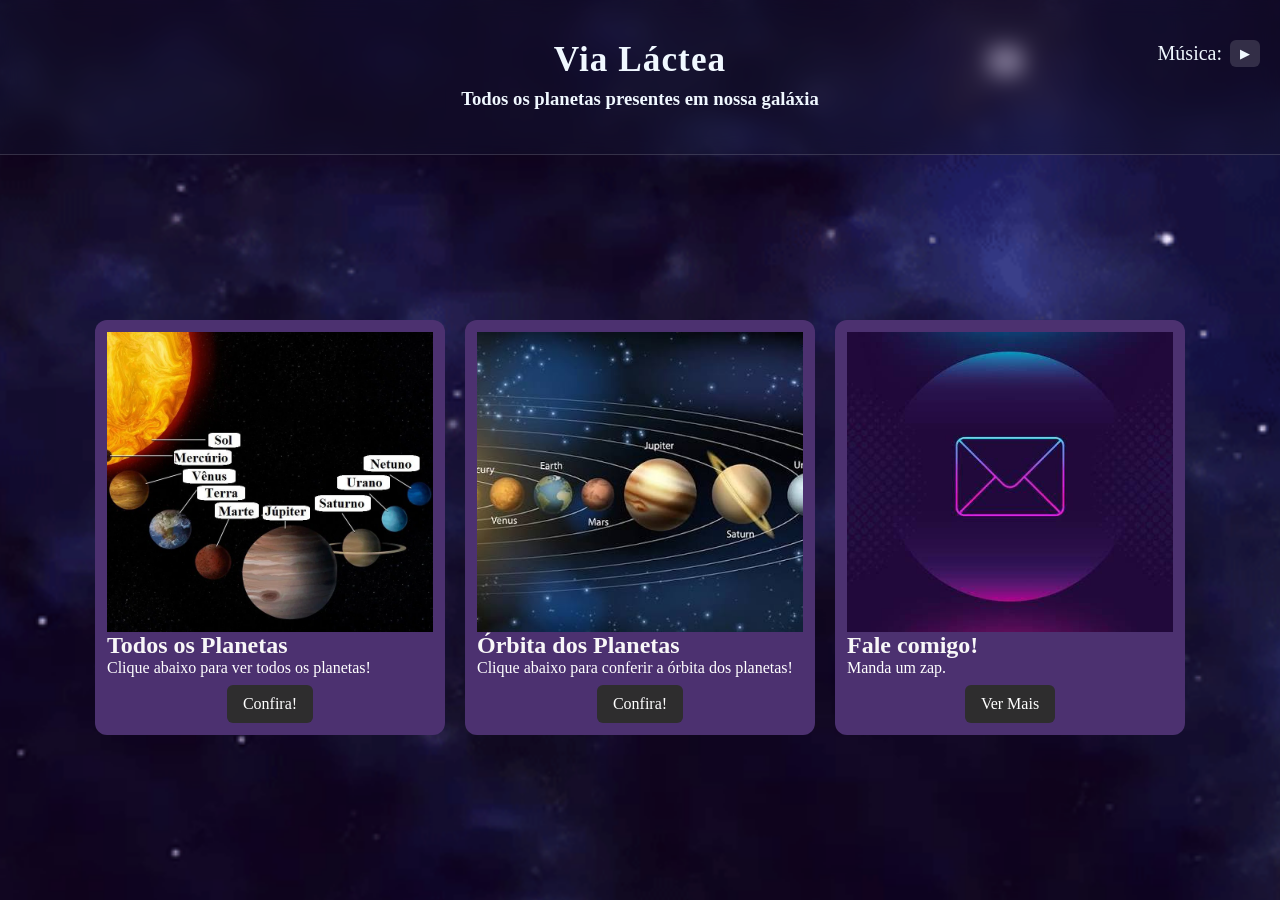
==== index.html @ d321c942 "Site bagual" ====
<!DOCTYPE html>
<html lang="pt-br">
<head>
    <meta charset="UTF-8">
    <meta name="viewport" content="width=device-width, initial-scale=1.0">
    <title>Site Mais ou Menos</title>
    <link rel="stylesheet" href="style.css">
</head>

<script> /*só pra testar professor*/
    function toggleMusica() {
        const audio = document.getElementById('bg-music');
        const btn = document.getElementById('play');

        if (audio.paused) {
            audio.play();
            btn.textContent = 'Tocando';
        } else {
            audio.pause();
            btn.textContent = 'Pausada';
        }
    }
</script>

<body>
    <header>
    <div class="musica">
        <span>Música:</span>
        <button id="play" onclick="toggleMusica()">▶</button>
    </div>

    <h1>Via Láctea</h1>
    <h3>Todos os planetas presentes em nossa galáxia</h3>

    <audio id="bg-music" src="Sky.mp3" loop></audio>
</header>

    <main>
    <div class="cards">
        <div class="card">
            <div class="card-itens">
                <img src="Planetas.jpg" alt="Todos os planetas da Via Láctea">
                <h2>Todos os Planetas</h2>
                <p>Clique abaixo para ver todos os planetas!</p>
                <a href="planetas.html" class="btn">Confira!</a>
            </div>
        </div>

        <div class="card">
            <div class="card-itens">
                <img src="orbitatitulo.jpg" alt="Órbita dos planetas">
                <h2>Órbita dos Planetas</h2>
                <p>Clique abaixo para conferir a órbita dos planetas!</p>
                <a href="orbita.html" class="btn">Confira!</a>
            </div>
        </div>

        <div class="card">
            <div class="card-itens">
                <img src="contatos.jpg" alt="Todos os planetas da Via Láctea">
                <h2>Fale comigo!</h2>
                <p>Manda um zap.</p>
                <a href="zap.html" class="btn">Ver Mais</a>
            </div>
        </div>
    </div>
</main>
    
</body>
</html>
---- style.css ----
*{
    margin: 0;
}

body {
    height: 100vh;
    display: flex;
    flex-direction: column;
    background-image: url("fundoteste.gif");
    background-size: 1950px 1100px;
    background-position: center;
    background-repeat: no-repeat;
}

header {
    background: rgba(20, 20, 50, 0.45);
    backdrop-filter: blur(10px);
    -webkit-backdrop-filter: blur(10px);  
    border-bottom: 1px solid rgba(255, 255, 255, 0.15);
    color: aliceblue;
    padding: 40px 0 24px 0;
    display: flex;
    flex-direction: column;
    align-items: center;
    position: sticky;
    top: 0;
    z-index: 10;
    position: relative;
}

.pagPlanetas {
    display: flex;
    flex-direction: column;
    align-items: center;
    gap: 20px;
    min-height: 0;
}

.pagPlanetas img {
    max-width: 90vw;
    max-height: 70vh;
    display: block;
    border-radius: 12px;
}

.orbita {
    display: flex;
    flex-direction: column;
    align-items: center;
    gap: 20px;
    min-height: 0;
}

.orbita img {
    width: 700px;
    height: 500px;
    border-radius: 12px;
}

.voltar {
    font-size: 16px;
    background: rgba(255, 255, 255, 0.15);
    color: aliceblue;
    padding: 8px 16px;
    border-radius: 6px;
    text-decoration: none;
}

.voltar:hover {
    background: #510972;
}


h1 {
    font-size: 2.2rem;
    letter-spacing: 0.03em;
    margin-bottom: 8px;
}

h3 {
    margin-bottom: 20px;
}

a{
    color: rgb(243, 249, 255);
    text-decoration: none;
    margin: 0 5px;
}

a:hover{
    color: rgb(180, 220, 255);
}


main {
    display: flex;
    justify-content: center;
    align-items: center;
    flex: 1;
    min-height: 0;
}

.cards {
    display: flex;
    justify-content: center;
    align-items: stretch;
    flex-wrap: wrap;
    gap: 20px;
}

.card {
    background: #4c3170;
    width: 350px;
    border-radius: 12px;
}

.card img {
    width: 100%;
    height: 300px;
    object-fit: cover;
    display: block;
}

.card-itens {
    padding: 12px;
}

.card-itens h2 {
    white-space: nowrap;
    overflow: hidden;
    text-overflow: ellipsis;
    max-width: 100%;
    color:rgb(248, 247, 248)
}

.card-itens p {
    margin: 0 0 8px;
    color:#ffffff
}

.card-itens .btn {
    background: #2e2d2e;
    color: #ffffff;
    border: none;
    padding: 10px 16px;
    border-radius: 6px;
    cursor: pointer;
    display: block;
    width: fit-content;
    margin: 0 auto;
    text-decoration: none;
}

.card-itens .btn:hover {
    background: #510972;
}

.contato {
    display: flex;
    flex-direction: column;
    justify-content: center;
    align-items: center;
    gap: 24px;
    flex: 1;
    min-height: 0;
}

.contato-card {
    text-align: center;
    color: #ffffff;
}

.contato-card h2 {
    margin-bottom: 16px;
}

.contato-card p {
    margin-bottom: 8px;
    font-size: 16px;
}




.musica {
    position: absolute;
    right: 20px;
    display: flex;
    align-items: center;
    gap: 8px;
    font-size: 20px;
    color: aliceblue;
}

.musica button {
    background: rgba(255, 255, 255, 0.15);
    border: none;
    color: aliceblue;
    padding: 6px 10px;
    border-radius: 6px;
    cursor: pointer;
}
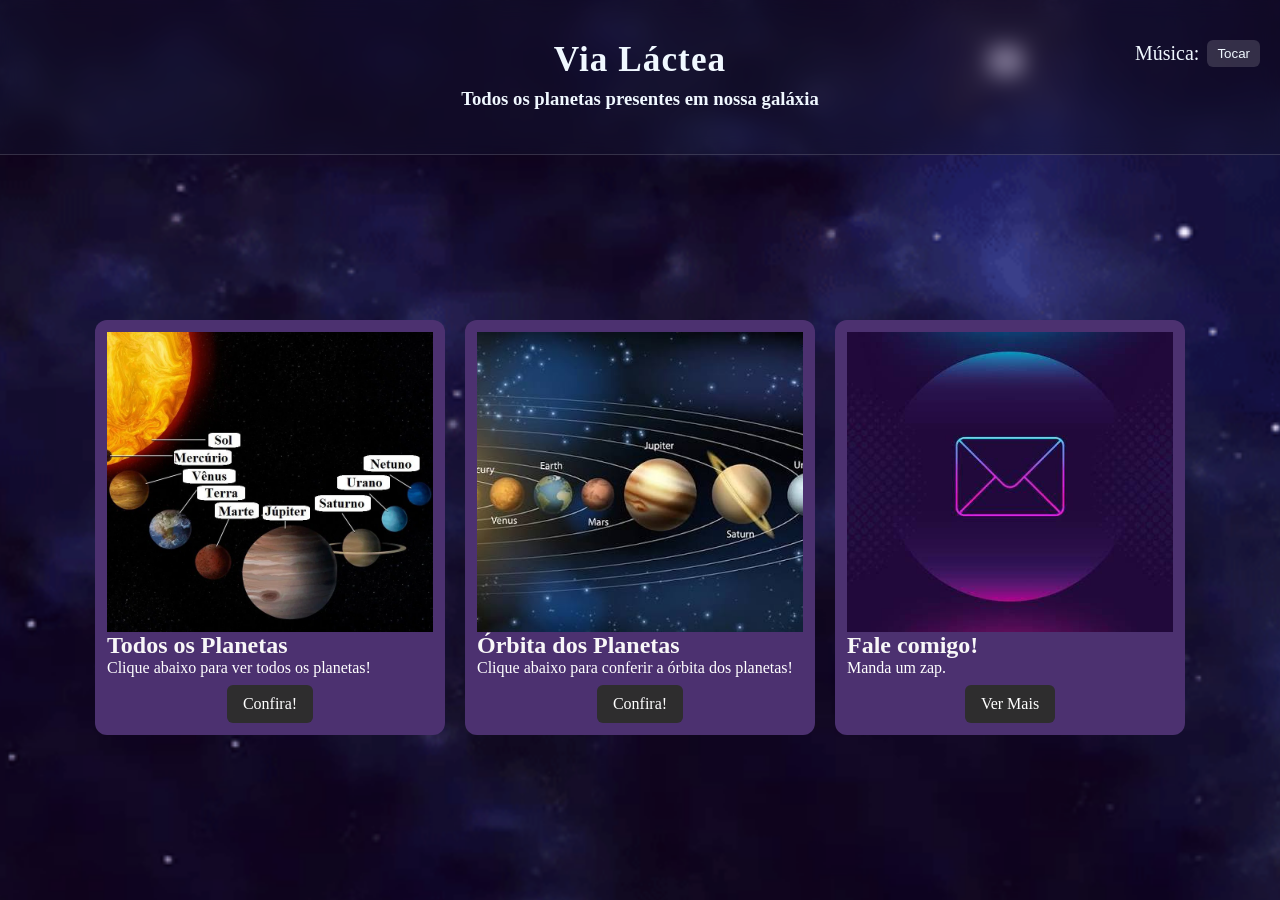
==== commit cb271bc0: "Site massa" ====
--- a/index.html
+++ b/index.html
@@ -26,7 +26,7 @@
     <header>
     <div class="musica">
         <span>Música:</span>
-        <button id="play" onclick="toggleMusica()">▶</button>
+        <button id="play" onclick="toggleMusica()">Tocar</button>
     </div>
 
     <h1>Via Láctea</h1>
